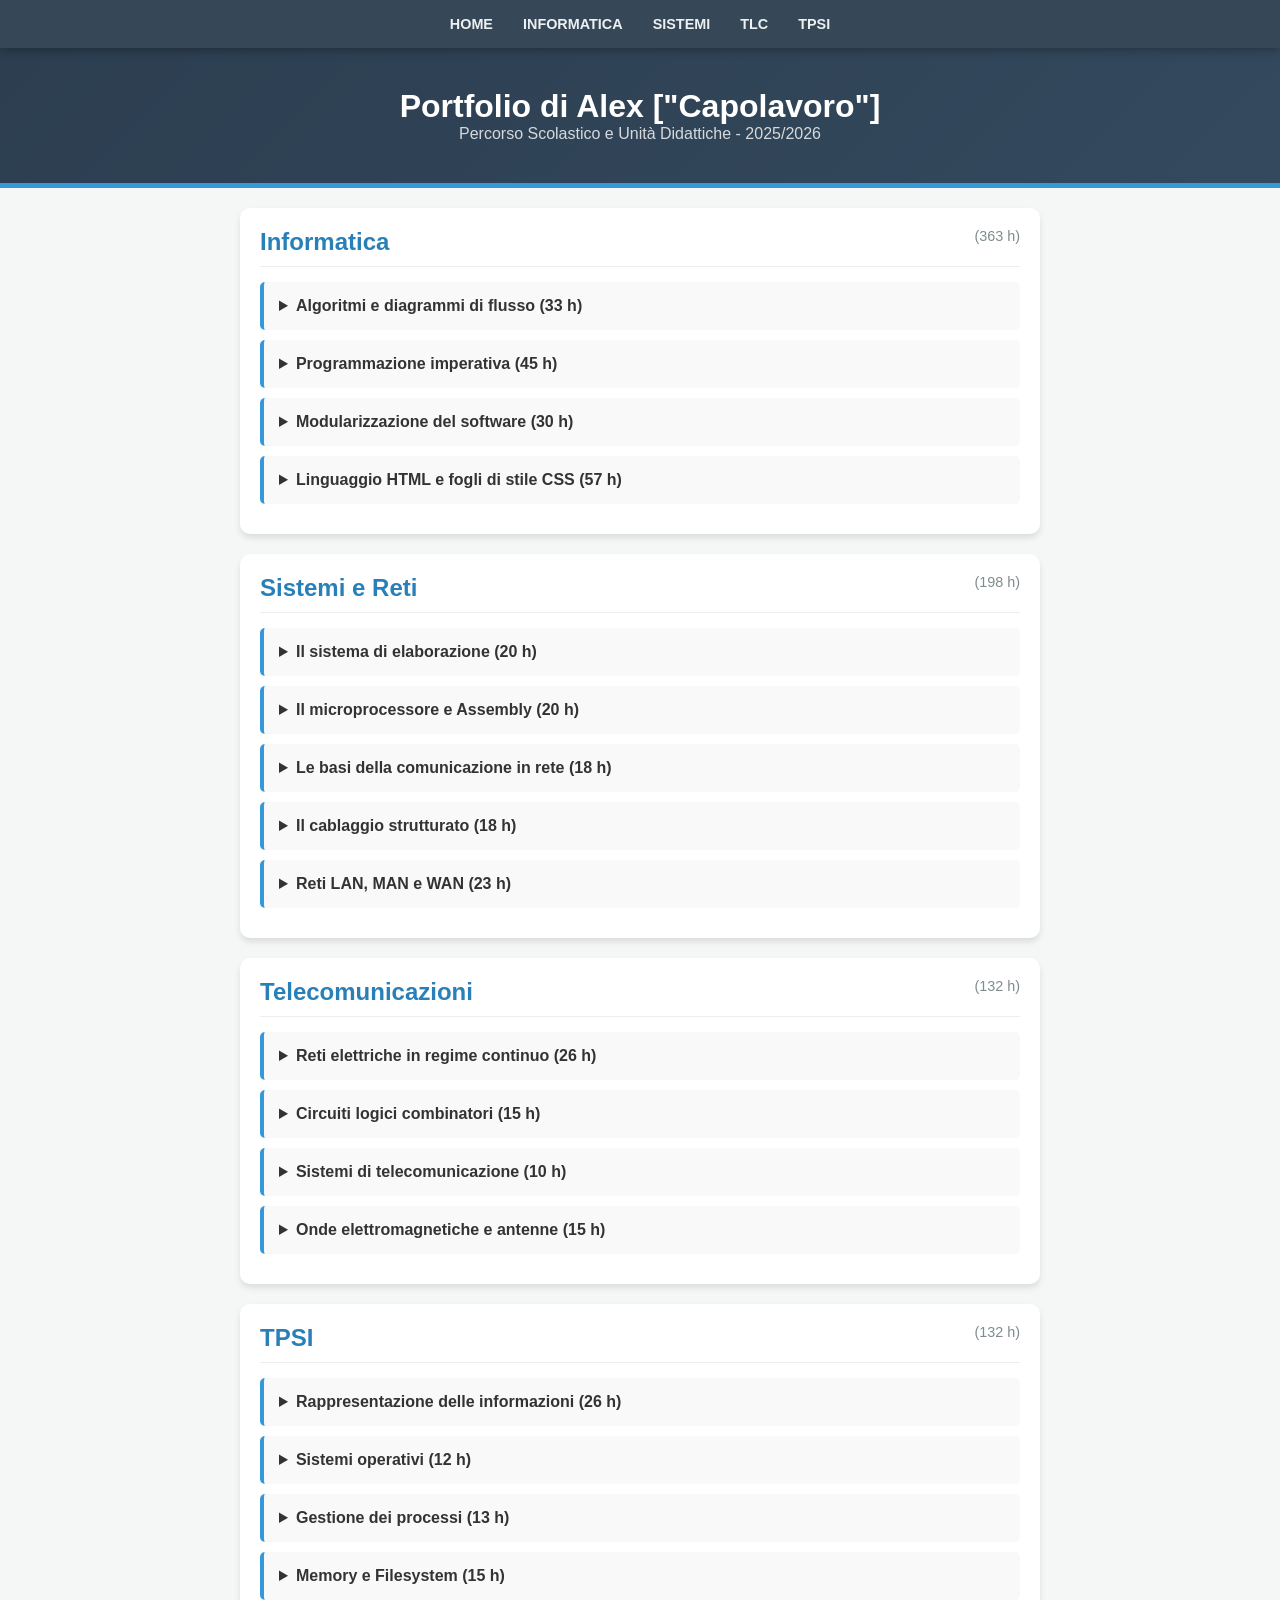
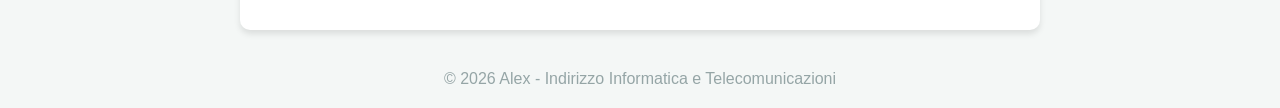
==== progetto 2026/home.html @ 75c5255a "prima fase di test caricamento bozze datate 15-05-2026 ore ~03:25." ====
<!DOCTYPE html>
<html lang="it">
<head>
    <meta charset="UTF-8">
    <meta name="viewport" content="width=device-width, initial-scale=1.0">
    <title>Capolavoro Alex - Programma Svolto</title>
    <link rel="stylesheet" href="style.css">
</head>
<body>

        <!-- Navigazione Superiore -->
<nav class="navbar">
    <ul>
        <li><a href="index.html">Home</a></li>
        <li><a href="informatica.html">Informatica</a></li>
        <li><a href="sistemi.html">Sistemi</a></li>
        <li><a href="tlc.html">TLC</a></li>
        <li><a href="tpsi.html">TPSI</a></li>
    </ul>
</nav>

    <header>
        <div class="container">
            <h1>Portfolio di Alex ["Capolavoro"]</h1>
            <p class="subtitle">Percorso Scolastico e Unità Didattiche - 2025/2026</p>
        </div>
    </header>



    <main class="container">
        
        <section class="card">
            <h2>Informatica <span class="hours">(363 h)</span></h2>
            <details>
                <summary>Algoritmi e diagrammi di flusso (33 h)</summary>
                <p>Studio della logica risolutiva e rappresentazione grafica dei processi.</p>
            </details>
            <details>
                <summary>Programmazione imperativa (45 h)</summary>
                <p>Fondamenti di programmazione e strutture di controllo.</p>
            </details>
            <details>
                <summary>Modularizzazione del software (30 h)</summary>
                <p>Scomposizione del codice in funzioni e gestione della visibilità.</p>
            </details>
            <details>
                <summary>Linguaggio HTML e fogli di stile CSS (57 h)</summary>
                <p>Creazione di strutture web e formattazione visuale dei contenuti.</p>
            </details>
        </section>

        <section class="card">
            <h2>Sistemi e Reti <span class="hours">(198 h)</span></h2>
            <details>
                <summary>Il sistema di elaborazione (20 h)</summary>
                <p>Analisi dei componenti hardware e architettura di sistema.</p>
            </details>
            <details>
                <summary>Il microprocessore e Assembly (20 h)</summary>
                <p>Funzionamento della CPU e programmazione a basso livello.</p>
            </details>
            <details>
                <summary>Le basi della comunicazione in rete (18 h)</summary>
                <p>Fondamenti del networking e modelli di comunicazione.</p>
            </details>
            <details>
                <summary>Il cablaggio strutturato (18 h)</summary>
                <p>Standard e progettazione fisica delle infrastrutture di rete.</p>
            </details>
            <details>
                <summary>Reti LAN, MAN e WAN (23 h)</summary>
                <p>Tecnologie e topologie per diverse estensioni geografiche.</p>
            </details>
        </section>

        <section class="card">
            <h2>Telecomunicazioni <span class="hours">(132 h)</span></h2>
            <details>
                <summary>Reti elettriche in regime continuo (26 h)</summary>
                <p>Leggi fondamentali dell'elettronica applicata.</p>
            </details>
            <details>
                <summary>Circuiti logici combinatori (15 h)</summary>
                <p>Algebra di Boole e porte logiche fondamentali.</p>
            </details>
            <details>
                <summary>Sistemi di telecomunicazione (10 h)</summary>
                <p>Introduzione ai principi generali di trasmissione.</p>
            </details>
            <details>
                <summary>Onde elettromagnetiche e antenne (15 h)</summary>
                <p>Trasmissione del segnale nell'etere e dispositivi riceventi.</p>
            </details>
        </section>

        <section class="card">
            <h2>TPSI <span class="hours">(132 h)</span></h2>
            <details>
                <summary>Rappresentazione delle informazioni (26 h)</summary>
                <p>Codifica dei dati binari, esadecimali e gestione dei formati.</p>
            </details>
            <details>
                <summary>Sistemi operativi (12 h)</summary>
<p>Struttura e compiti del software di sistema.</p>
            </details>
            <details>
                <summary>Gestione dei processi (13 h)</summary>
                <p>Analisi dello scheduling e della vita dei processi nella CPU.</p>
            </details>
            <details>
                <summary>Memory e Filesystem (15 h)</summary>
                <p>Organizzazione dei file e gestione della memoria RAM.</p>
            </details>
        </section>

    </main>

    <footer>
        <p>&copy; 2026 Alex - Indirizzo Informatica e Telecomunicazioni</p>
    </footer>

</body>
</html>
---- progetto 2026/style.css ----
/* Stile della Home */


* {
    margin: 0;
    padding: 0;
    box-sizing: border-box;
}

body {
    font-family: 'Segoe UI', Arial, sans-serif;
    background-color: #f4f7f6;
    color: #333;
}

.container {
    width: 95%;
    max-width: 800px;
    margin: 0 auto;
}

header {
    background: linear-gradient(135deg, #2c3e50, #34495e);
    color: #fff;
    padding: 40px 0;
    text-align: center;
    border-bottom: 5px solid #3498db;
    margin-bottom: 20px;
}

.subtitle { font-weight: 300; opacity: 0.8; }

.card {
    background: #fff;
    padding: 20px;
    margin-bottom: 20px;
    border-radius: 10px;
    box-shadow: 0 4px 6px rgba(0,0,0,0.1);
}

h2 {
    color: #2980b9;
    margin-bottom: 15px;
    border-bottom: 1px solid #eee;
    padding-bottom: 10px;
    display: flex;
    justify-content: space-between;
}

.hours { font-size: 0.9rem; color: #7f8c8d; font-weight: normal; }

/* Stile Spoiler (Details) */
details {
    background: #f9f9f9;
    margin-bottom: 10px;
    padding: 10px;
    border-radius: 5px;
    border-left: 4px solid #3498db;
    transition: all 0.3s;
}

details[open] {
    background: #eef7fd;
}

summary {
    font-weight: bold;
    cursor: pointer;
    outline: none;
    padding: 5px;
}

details p {
    padding: 10px 20px;
    color: #555;
    font-style: italic;
}

footer { text-align: center; padding: 20px; color: #95a5a6; }

/* --- NAVIGAZIONE SUPERIORE (Sticky Navbar) --- */
.navbar {
    position: sticky;
    top: 0;
    z-index: 1000;
    background: rgba(44, 62, 80, 0.95); /* Blu scuro semi-trasparente */
    backdrop-filter: blur(10px); /* Effetto vetro sfocato */
    padding: 15px 0;
    box-shadow: 0 2px 10px rgba(0,0,0,0.3);
}

.navbar ul {
    list-style: none;
    display: flex;
    justify-content: center;
    gap: 30px;
}

.navbar a {
    text-decoration: none;
    color: #ecf0f1;
    font-weight: bold;
    text-transform: uppercase;
    font-size: 0.9rem;
    transition: color 0.3s;
}

.navbar a:hover {
    color: #3498db;
}
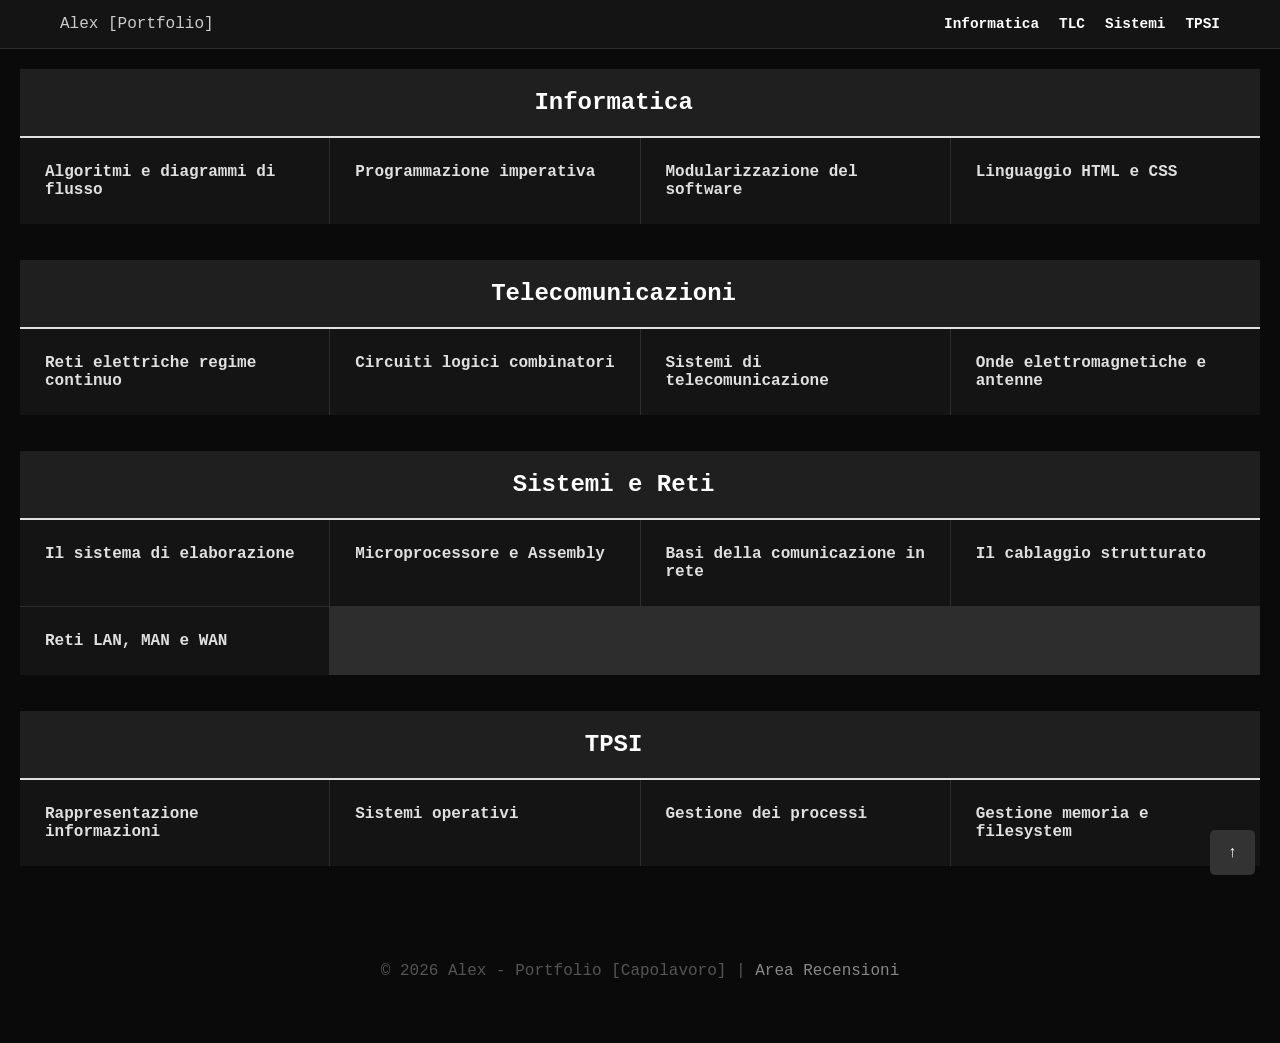
==== commit 96f08cfd: "testrecupero" ====
--- a/progetto 2026/home.html
+++ b/progetto 2026/home.html
@@ -3,121 +3,137 @@
 <head>
     <meta charset="UTF-8">
     <meta name="viewport" content="width=device-width, initial-scale=1.0">
-    <title>Capolavoro Alex - Programma Svolto</title>
-    <link rel="stylesheet" href="style.css">
+    <title>Portfolio di Alex [Capolavoro]</title>
+    <link rel="stylesheet" href="./CSS/style.css">
 </head>
 <body>
 
-        <!-- Navigazione Superiore -->
-<nav class="navbar">
-    <ul>
-        <li><a href="index.html">Home</a></li>
-        <li><a href="informatica.html">Informatica</a></li>
-        <li><a href="sistemi.html">Sistemi</a></li>
-        <li><a href="tlc.html">TLC</a></li>
-        <li><a href="tpsi.html">TPSI</a></li>
-    </ul>
-</nav>
-
-    <header>
-        <div class="container">
-            <h1>Portfolio di Alex ["Capolavoro"]</h1>
-            <p class="subtitle">Percorso Scolastico e Unità Didattiche - 2025/2026</p>
+    <nav class="navbar">
+        <div class="nav-container">
+            <span class="logo">Alex [Portfolio]</span>
+            <ul>
+                <!-- <li><a href="home.html">Home</a></li> -->
+                <li><a href="./pages/informatica.html">Informatica</a></li>
+                <li><a href="./pages/tlc.html">TLC</a></li>
+                <li><a href="./pages/sistemi.html">Sistemi</a></li>                
+                <li><a href="./pages/tpsi.html">TPSI</a></li>
+            </ul>
         </div>
-    </header>
-
-
+    </nav>
 
     <main class="container">
         
-        <section class="card">
-            <h2>Informatica <span class="hours">(363 h)</span></h2>
-            <details>
-                <summary>Algoritmi e diagrammi di flusso (33 h)</summary>
-                <p>Studio della logica risolutiva e rappresentazione grafica dei processi.</p>
-            </details>
-            <details>
-                <summary>Programmazione imperativa (45 h)</summary>
-                <p>Fondamenti di programmazione e strutture di controllo.</p>
-            </details>
-            <details>
-                <summary>Modularizzazione del software (30 h)</summary>
-                <p>Scomposizione del codice in funzioni e gestione della visibilità.</p>
-            </details>
-            <details>
-                <summary>Linguaggio HTML e fogli di stile CSS (57 h)</summary>
-                <p>Creazione di strutture web e formattazione visuale dei contenuti.</p>
-            </details>
-        </section>
+        <!-- INFORMATICA -->
+        <section id="informatica" class="materia-card">
+            <div class="materia-header">
+                <h2>Informatica <span>363h</span></h2>
+            </div>
+            <!-- Classe spoiler-mode aggiunta qui una volta sola -->
+            <div class="uda-container spoiler-mode">
+                <div class="uda-box" onclick="location.href='./pages/informatica.html#algoritmi'">
+                    <h4>Algoritmi e diagrammi di flusso</h4>
+                    <p>33 ore - Analisi dei problemi e logica.</p>
+                </div>
+                <div class="uda-box" onclick="location.href='./pages/informatica.html#prog'">
+                    <h4>Programmazione imperativa</h4>
+                    <p>45 ore - Strutture di controllo e linguaggi.</p>
+                </div>
+                <div class="uda-box" onclick="location.href='./pages/informatica.html#mod'">
+                    <h4>Modularizzazione del software</h4>
+                    <p>30 ore - Funzioni e gestione scope.</p>
+                </div>
+                <div class="uda-box" onclick="location.href='./pages/informatica.html#web'">
+                    <h4>Linguaggio HTML e CSS</h4>
+                    <p>57 ore - Sviluppo interfacce e design.</p>
+                </div>
+            </div>
+        </section> <br><br>
 
-        <section class="card">
-            <h2>Sistemi e Reti <span class="hours">(198 h)</span></h2>
-            <details>
-                <summary>Il sistema di elaborazione (20 h)</summary>
-                <p>Analisi dei componenti hardware e architettura di sistema.</p>
-            </details>
-            <details>
-                <summary>Il microprocessore e Assembly (20 h)</summary>
-                <p>Funzionamento della CPU e programmazione a basso livello.</p>
-            </details>
-            <details>
-                <summary>Le basi della comunicazione in rete (18 h)</summary>
-                <p>Fondamenti del networking e modelli di comunicazione.</p>
-            </details>
-            <details>
-                <summary>Il cablaggio strutturato (18 h)</summary>
-                <p>Standard e progettazione fisica delle infrastrutture di rete.</p>
-            </details>
-            <details>
-                <summary>Reti LAN, MAN e WAN (23 h)</summary>
-                <p>Tecnologie e topologie per diverse estensioni geografiche.</p>
-            </details>
-        </section>
+        <!-- TELECOMUNICAZIONI -->
+        <section id="tlc" class="materia-card">
+            <div class="materia-header">
+                <h2>Telecomunicazioni <span>132h</span></h2>
+            </div>
+            <div class="uda-container spoiler-mode">
+                <div class="uda-box" onclick="location.href='./pages/tlc.html#reti-el'">
+                    <h4>Reti elettriche regime continuo</h4><p>26 ore - Elettrotecnica e leggi di Kirchhoff.</p>
+                </div>
+                <div class="uda-box" onclick="location.href='./pages/tlc.html#logica'">
+                    <h4>Circuiti logici combinatori</h4>
+                    <p>15 ore - Algebra di Boole e porte logiche.</p>
+                </div>
+                <div class="uda-box" onclick="location.href='./pages/tlc.html#sistemi-tlc'">
+                    <h4>Sistemi di telecomunicazione</h4>
+                    <p>10 ore - Fondamenti di trasmissione.</p>
+                </div>
+                <div class="uda-box" onclick="location.href='./pages/tlc.html#onde'">
+                    <h4>Onde elettromagnetiche e antenne</h4>
+                    <p>15 ore - Propagazione e irradiazione.</p>
+                </div>
+            </div>
+        </section> <br><br>
 
-        <section class="card">
-            <h2>Telecomunicazioni <span class="hours">(132 h)</span></h2>
-            <details>
-                <summary>Reti elettriche in regime continuo (26 h)</summary>
-                <p>Leggi fondamentali dell'elettronica applicata.</p>
-            </details>
-            <details>
-                <summary>Circuiti logici combinatori (15 h)</summary>
-                <p>Algebra di Boole e porte logiche fondamentali.</p>
-            </details>
-            <details>
-                <summary>Sistemi di telecomunicazione (10 h)</summary>
-                <p>Introduzione ai principi generali di trasmissione.</p>
-            </details>
-            <details>
-                <summary>Onde elettromagnetiche e antenne (15 h)</summary>
-                <p>Trasmissione del segnale nell'etere e dispositivi riceventi.</p>
-            </details>
-        </section>
+        <!-- SISTEMI E RETI -->
+        <section id="sistemi" class="materia-card">
+            <div class="materia-header">
+                <h2>Sistemi e Reti <span>198h</span></h2>
+            </div>
+            <div class="uda-container spoiler-mode">
+                <div class="uda-box" onclick="location.href='./pages/sistemi.html#elaborazione'">
+                    <h4>Il sistema di elaborazione</h4>
+                    <p>20 ore - Architettura hardware e componenti.</p>
+                </div>
+                <div class="uda-box" onclick="location.href='./pages/sistemi.html#micro'">
+                    <h4>Microprocessore e Assembly</h4>
+                    <p>20 ore - Basso livello e registri CPU.</p>
+                </div>
+                <div class="uda-box" onclick="location.href='./pages/sistemi.html#basi'">
+                    <h4>Basi della comunicazione in rete</h4>
+                    <p>18 ore - Modello OSI e TCP/IP.</p>
+                </div>
+                <div class="uda-box" onclick="location.href='./pages/sistemi.html#cablaggio'">
+                    <h4>Il cablaggio strutturato</h4>
+                    <p>18 ore - Normative, mezzi trasmissivi e rack.</p>
+                </div>
+                <div class="uda-box" onclick="location.href='./pages/sistemi.html#reti'">
+                    <h4>Reti LAN, MAN e WAN</h4>
+                    <p>23 ore - Topologie e gestione geografica.</p>
+                </div>
+            </div>
+        </section> <br><br>
 
-        <section class="card">
-            <h2>TPSI <span class="hours">(132 h)</span></h2>
-            <details>
-                <summary>Rappresentazione delle informazioni (26 h)</summary>
-                <p>Codifica dei dati binari, esadecimali e gestione dei formati.</p>
-            </details>
-            <details>
-                <summary>Sistemi operativi (12 h)</summary>
-<p>Struttura e compiti del software di sistema.</p>
-            </details>
-            <details>
-                <summary>Gestione dei processi (13 h)</summary>
-                <p>Analisi dello scheduling e della vita dei processi nella CPU.</p>
-            </details>
-            <details>
-                <summary>Memory e Filesystem (15 h)</summary>
-                <p>Organizzazione dei file e gestione della memoria RAM.</p>
-            </details>
-        </section>
+
+        <!-- TPSI -->
+        <section id="tpsi" class="materia-card">
+            <div class="materia-header">
+                <h2>TPSI <span>132h</span></h2>
+            </div>
+            <div class="uda-container spoiler-mode">
+                <div class="uda-box" onclick="location.href='./pages/tpsi.html#rappr'">
+                    <h4>Rappresentazione informazioni</h4>
+                    <p>26 ore - Sistemi numerazione e codifica.</p>
+                </div>
+                <div class="uda-box" onclick="location.href='./pages/tpsi.html#so'">
+                    <h4>Sistemi operativi</h4>
+                    <p>12 ore - Gestione risorse hardware.</p>
+                </div>
+                <div class="uda-box" onclick="location.href='./pages/tpsi.html#processi'">
+                    <h4>Gestione dei processi</h4>
+                    <p>13 ore - Scheduling e stati processi.</p>
+                </div>
+                <div class="uda-box" onclick="location.href='./pages/tpsi.html#memoria'">
+                    <h4>Gestione memoria e filesystem</h4>
+                    <p>15 ore - RAM e gerarchia file.</p>
+                </div>
+            </div>
+        </section> <br><br>
 
     </main>
 
+    <a href="#" class="top-btn">↑</a>
+
     <footer>
-        <p>&copy; 2026 Alex - Indirizzo Informatica e Telecomunicazioni</p>
+        <p>&copy; 2026 Alex - Portfolio [Capolavoro] | <a href="./pages/form.html#recensioni">Area Recensioni</a></p>
     </footer>
 
 </body>
--- a/progetto 2026/CSS/style.css
+++ b/progetto 2026/CSS/style.css
@@ -0,0 +1,144 @@
+/* New Home - Grayscale Dark Theme */
+
+* {
+    margin: 0;
+    padding: 0;
+    box-sizing: border-box;
+    scroll-behavior: smooth;
+}
+
+body { 
+    font-family: 'Consolas', monospace; 
+    background: #0a0a0a; /* Sfondo principale: Nero profondo */
+    color: #cccccc; /* Testo principale: Grigio medio-chiaro */
+}
+
+.container {
+    max-width: 1600px;
+    margin: 0 auto;
+    padding: 20px;
+}
+
+/* Navbar */
+.navbar { 
+    position: sticky; top: 0; z-index: 1000; 
+    background: #141414; /* Sfondo navbar leggermente più chiaro del body */
+    border-bottom: 1px solid #2d2d2d; /* Bordo grigio scuro */
+    padding: 15px 0; 
+}
+
+.nav-container {
+    display: flex;
+    justify-content: space-between;
+    align-items: center;
+    max-width: 1200px;
+    margin: 0 auto;
+    padding: 0 20px;
+}
+
+.navbar ul {
+    display: flex;
+    list-style: none;
+    gap: 20px; 
+}
+
+.navbar a {
+    color: #ffffff; /* Link: Bianco puro per il massimo contrasto */
+    text-decoration: none;
+    font-size: 0.9rem;
+    font-weight: bold; 
+}
+
+/* Header Materia Centrato */
+.materia-header { 
+    background: #1f1f1f; /* Sfondo header antracite */
+    padding: 20px; 
+    display: flex; 
+    justify-content: center; 
+    align-items: center;
+    border-bottom: 2px solid #e0e0e0; /* Linea d'accento grigio chiaro/argento */
+    gap: 15px;
+}
+
+.materia-header h2 {
+    color: #ffffff; /* Titolo principale: Bianco */
+    text-align: center;
+}
+
+.materia-header span {
+    color: #7a7a7a; /* Testo secondario: Grigio disattivato */
+    font-size: 1rem;
+}
+
+/* Griglia UDA */
+.uda-container { 
+    display: grid; 
+    grid-template-columns: repeat(auto-fit, minmax(250px, 1fr)); 
+    background: #2d2d2d; /* Spessore dei bordi della griglia (grigio scuro) */
+    gap: 1px;
+}
+
+.uda-box { 
+    background: #141414; /* Box interno scuro */
+    padding: 25px; 
+    cursor: pointer;
+    transition: background 0.3s;
+}
+
+.uda-box:hover {
+    background: #1f1f1f; /* Schiarimento al passaggio del mouse */
+}
+
+.uda-box h4 {
+    color: #e0e0e0; /* Titolo della scheda grigio chiaro brillante */
+    transition: 0.3s;
+}
+
+/* LOGICA SPOILER AUTOMATICA */
+.spoiler-mode .uda-box p, h2 span {
+    max-height: 0;
+    opacity: 0;
+    overflow: hidden;
+    transition: all 0.4s ease;
+    color: #b3b3b3; /* Testo dello spoiler: Grigio chiaro ad alta leggibilità */
+    font-size: 0.85rem;
+}
+
+.spoiler-mode .uda-box:hover p {
+    max-height: 100px;
+    opacity: 1;
+    margin-top: 15px;
+}
+
+.spoiler-mode .uda-box:hover h4 {
+    transform: translateY(-5px);
+}
+
+/* Bottone Top */
+.top-btn { 
+    position: fixed; bottom: 25px; right: 25px; 
+    background: #333333; /* Bottone grigio scuro solido */
+    color: white; width: 45px; height: 45px;
+    display: flex; align-items: center; justify-content: center; 
+    border-radius: 5px; text-decoration: none; font-weight: bold;
+    transition: background 0.2s;
+}
+
+.top-btn:hover {
+    background: #444444; /* Si illumina leggermente all'hover */
+}
+
+footer { 
+    text-align: center;
+    padding: 40px 0; 
+    color: #555555; /* Testo footer grigio scuro spento */
+}
+
+footer a{ 
+    color: #888888;
+    text-decoration-line: none;
+}
+
+footer a:hover{ 
+    color: #bbbbbb;
+}
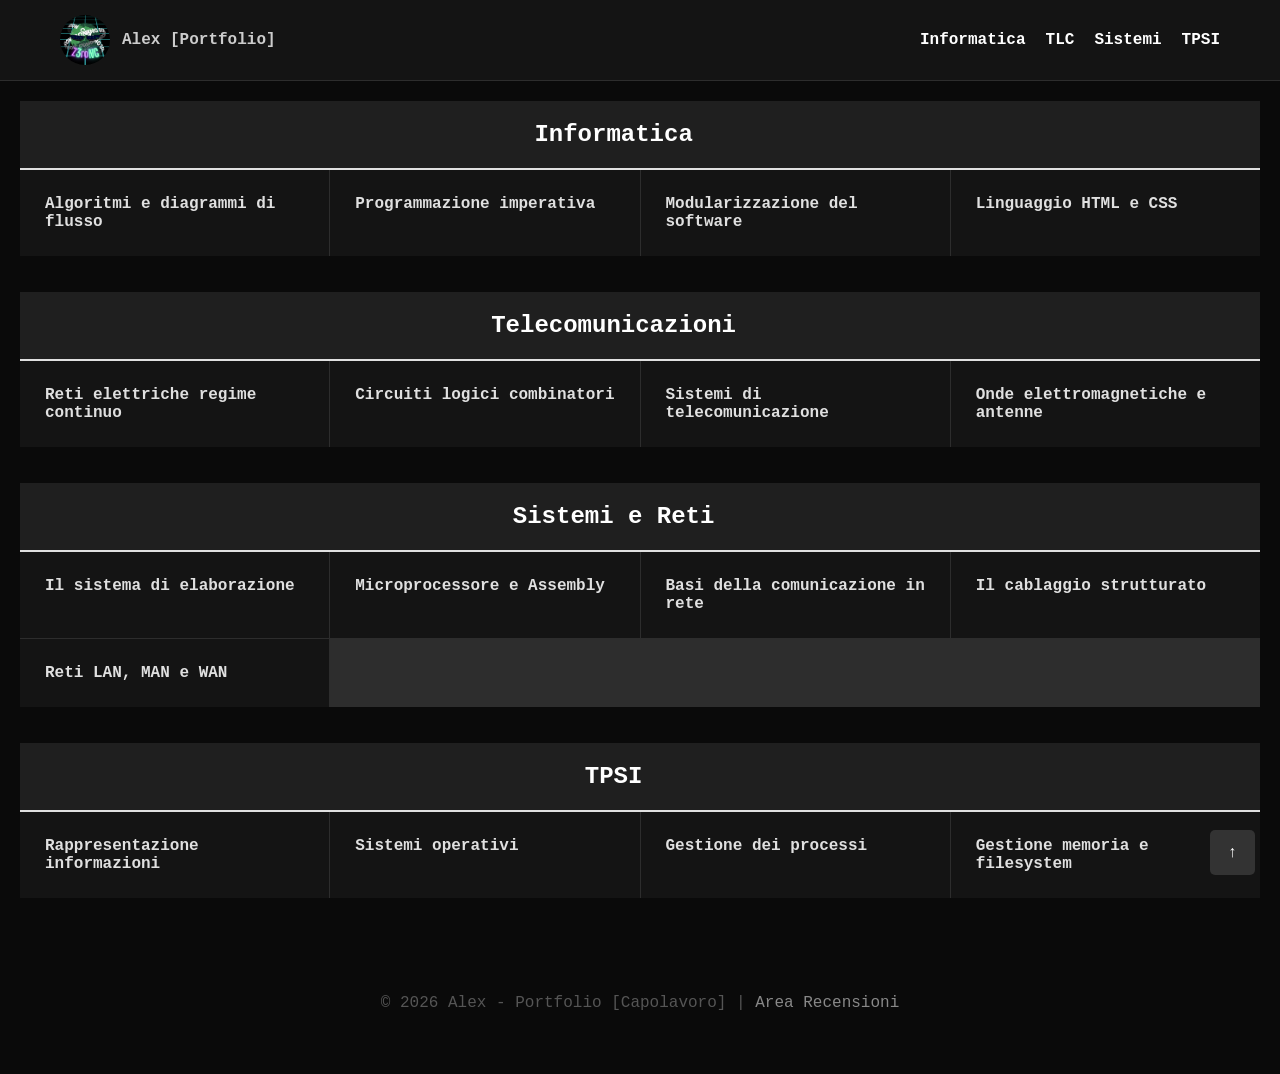
==== commit 2ab00aeb: "aggiornamento pulsante end page e ordine css pages" ====
--- a/progetto 2026/home.html
+++ b/progetto 2026/home.html
@@ -10,7 +10,14 @@
 
     <nav class="navbar">
         <div class="nav-container">
-            <span class="logo">Alex [Portfolio]</span>
+            <span class="logo">
+                <a href="https://github.com/Z3roNC" target="_blank">
+                    <img src="./img/zeronc.png" alt="logo">
+                </a>
+                <span class="nickname">Alex [Portfolio]</span>
+            </span>
+
+                
             <ul>
                 <!-- <li><a href="home.html">Home</a></li> -->
                 <li><a href="./pages/informatica.html">Informatica</a></li>
@@ -131,8 +138,10 @@
     </main>
 
     <a href="#" class="top-btn">↑</a>
+    
+    <!-- <a href="#footer" class="bottom-btn">⇩</a> -->
 
-    <footer>
+    <footer id="footer">
         <p>&copy; 2026 Alex - Portfolio [Capolavoro] | <a href="./pages/form.html#recensioni">Area Recensioni</a></p>
     </footer>
 
--- a/progetto 2026/CSS/style.css
+++ b/progetto 2026/CSS/style.css
@@ -5,6 +5,37 @@
     padding: 0;
     box-sizing: border-box;
     scroll-behavior: smooth;
+}
+
+/* Contenitore principale */
+.logo {
+  display: inline-flex;  /* Allinea gli elementi sulla stessa linea */
+  align-items: center;   /* Centra perfettamente il testo sul logo in verticale */
+  gap: 12px;             /* Spazio orizzontale tra il logo e il testo */
+  text-decoration: none; /* Rimuove la sottolineatura del link dal testo */
+}
+
+/* Gestione e misure del logo */
+.logo img {
+  width: 50px;           /* Larghezza fissa */
+  height: 50px;          /* Altezza fissa */
+  border-radius: 50%;    /* Arrotondamento perfetto */
+  object-fit: cover;     /* Impedisce all'immagine di deformarsi */
+  display: block;        /* Rimuove spazi vuoti indesiderati sotto l'immagine */
+  
+  /* AGGIUNTA: Rende l'effetto di inversione fluido (0.3 secondi) */
+  transition: filter 0.3s ease; 
+}
+
+/* Stile del testo (Nickname) */
+.logo .nickname {
+  font-size: 16px;       /* Dimensione del testo */
+  font-weight: 600;      /* Spessore del testo */
+  line-height: 1;        /* Mantiene il testo centrato senza aggiungere margini */
+}
+
+.logo:hover img {
+  filter: invert(1);     /* Inverte al 100% tutti i colori dell'immagine */
 }
 
 body { 
@@ -45,9 +76,25 @@
 .navbar a {
     color: #ffffff; /* Link: Bianco puro per il massimo contrasto */
     text-decoration: none;
-    font-size: 0.9rem;
-    font-weight: bold; 
-}
+    font-size: 1rem;
+    font-weight: bold;
+
+    display: inline-block; /* Permette all'elemento di subire la rotazione */
+    transition: transform 0.4s ease, color 0.3s; /* Rende la rotazione fluida */
+
+}
+
+nav a:hover {
+    cursor: pointer;
+    color: #5a5a5aee;
+    font-size: 1.1rem;
+    
+    /* Simula il grassetto senza far saltare o spostare i link vicini */
+    text-shadow: 0.6px 0 0 currentColor, -0.6px 0 0 currentColor; 
+    
+    transform: rotate(180deg); /* Ruota su se stesso di 180 gradi */  
+} 
+
 
 /* Header Materia Centrato */
 .materia-header { 
@@ -141,4 +188,31 @@
 
 footer a:hover{ 
     color: #bbbbbb;
+}
+
+/* ====================================================
+   PULSANTE PER SCENDERE A FINE PAGINA (BOTTOM BTN)
+   ==================================================== */
+.bottom-btn { 
+    position: fixed; 
+    bottom: 80px; /* Sta esattamente sopra la freccia che punta in su */
+    right: 25px; 
+    width: 45px; 
+    height: 45px;
+    display: flex; 
+    align-items: center; 
+    justify-content: center; 
+    border-radius: 5px; 
+    text-decoration: none; 
+    font-weight: bold;
+    color: white;
+    z-index: 999;
+    transition: background 0.2s, transform 0.2s;
+    cursor: pointer;
+    background: #333333; /* <--- Cambia questo per ogni file */
+}
+
+.bottom-btn:hover {
+    background: #444444; /* <--- Cambia questo per ogni file */
+    transform: translateY(3px); /* Si sposta leggermente in basso all'hover */
 }
